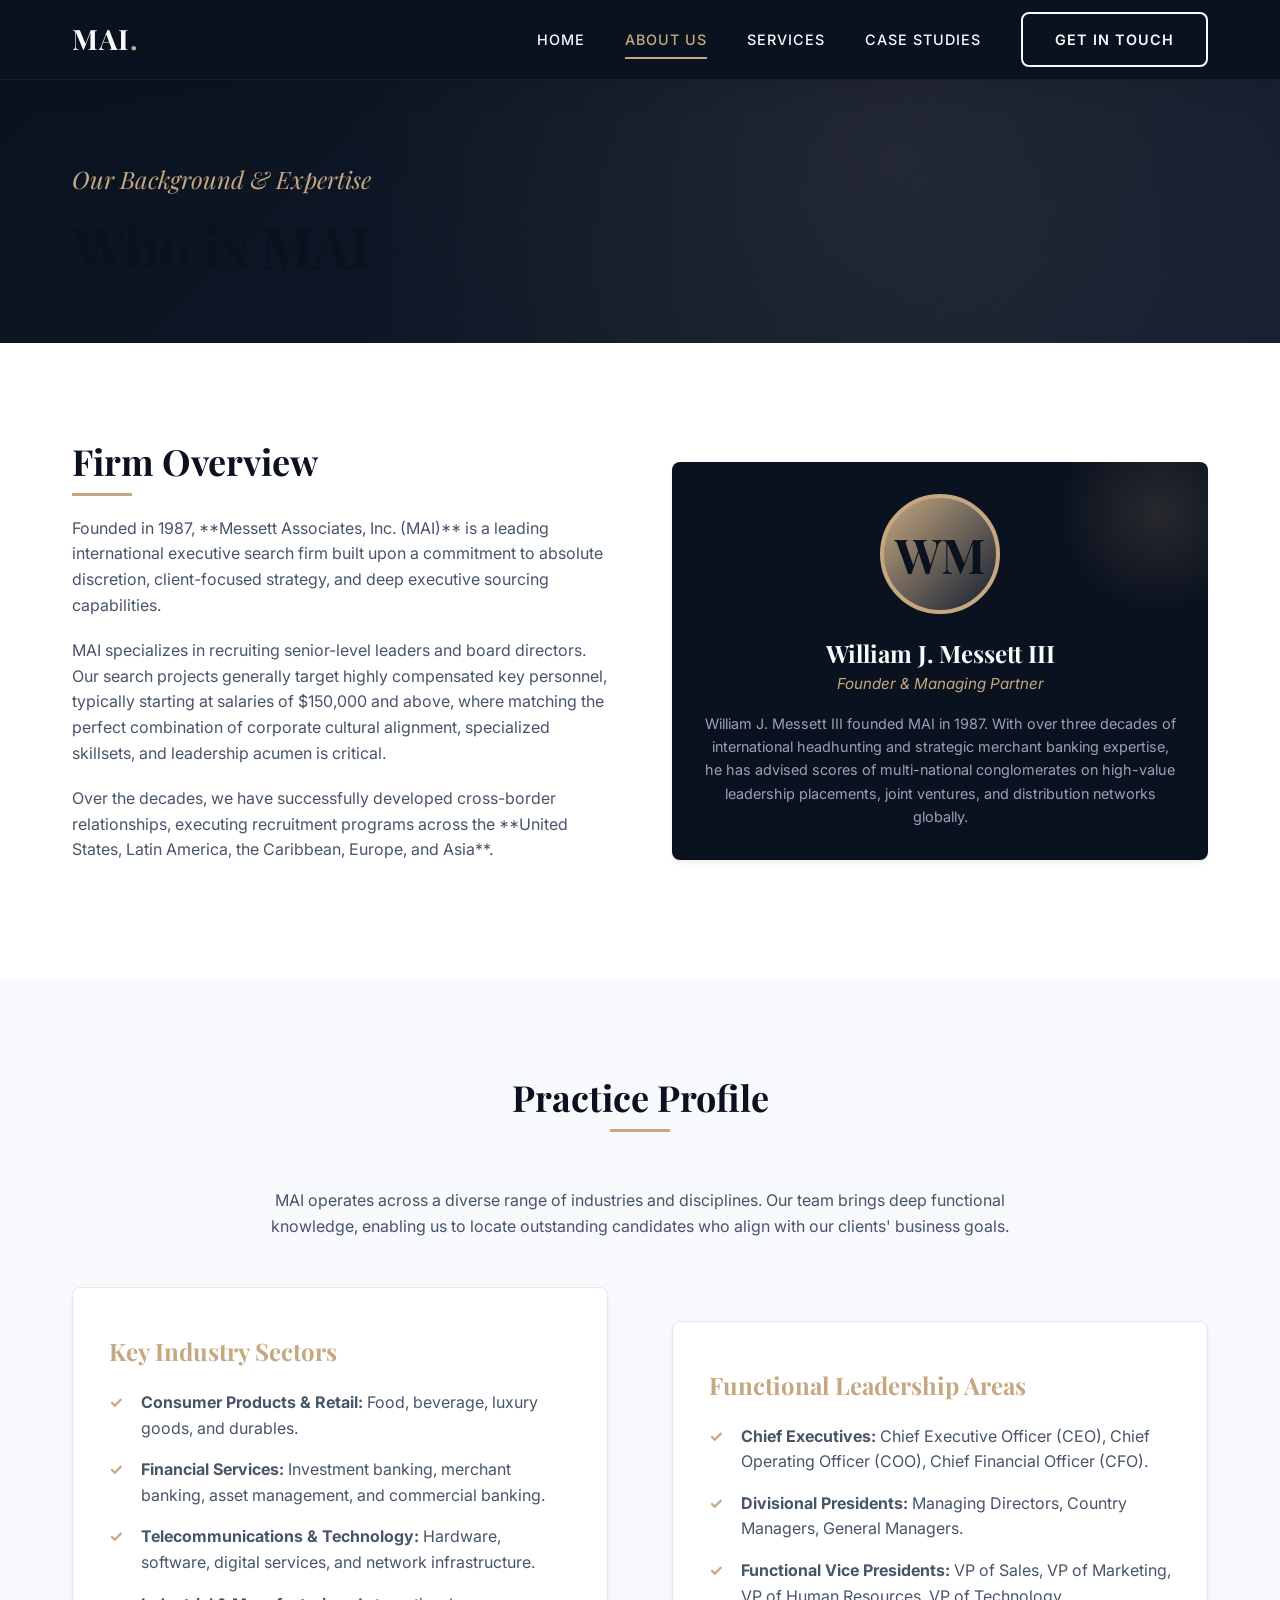
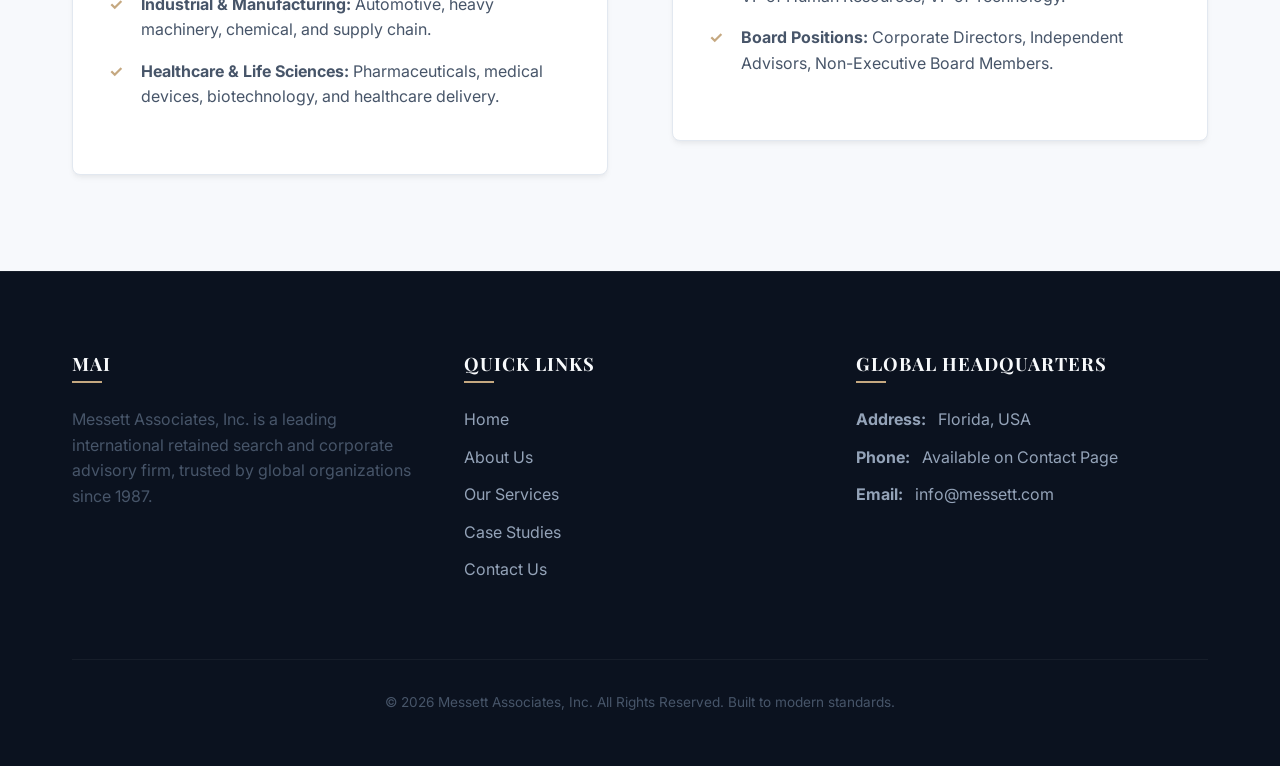
==== about.html @ 99da0398 "website files" ====
<!DOCTYPE html>
<html lang="en">
<head>
  <meta charset="UTF-8">
  <meta name="viewport" content="width=device-width, initial-scale=1.0">
  <title>Who is MAI | About Messett Associates, Inc.</title>
  <meta name="description" content="Learn about Messett Associates, Inc. (MAI), our history since 1987, founder William J. Messett III, and our international recruitment practice profile.">
  <link rel="stylesheet" href="style.css">
</head>
<body>

  <!-- Header -->
  <header class="header">
    <div class="container">
      <a href="index.html" class="logo" id="headerLogo">MAI<span>.</span></a>
      <button class="nav-toggle" id="navToggle" aria-label="Toggle menu" aria-expanded="false">
        &#9776;
      </button>
      <nav class="nav" id="navMenu">
        <a href="index.html" class="nav-link" id="navHome">Home</a>
        <a href="about.html" class="nav-link" id="navAbout">About Us</a>
        <a href="services.html" class="nav-link" id="navServices">Services</a>
        <a href="cases.html" class="nav-link" id="navCases">Case Studies</a>
        <a href="contact.html" class="btn btn-outline-white" id="navContact">Get In Touch</a>
      </nav>
    </div>
  </header>

  <!-- Title Banner -->
  <section class="hero" style="padding: 5rem 0 4rem;">
    <div class="container">
      <p class="hero-subtitle">Our Background & Expertise</p>
      <h1 class="hero-title" style="margin-bottom: 0;">Who is MAI</h1>
    </div>
  </section>

  <!-- Company Background -->
  <section class="section section-white">
    <div class="container">
      <div class="grid-2">
        <div>
          <h2 id="aboutFirmHeading">Firm Overview</h2>
          <p>Founded in 1987, **Messett Associates, Inc. (MAI)** is a leading international executive search firm built upon a commitment to absolute discretion, client-focused strategy, and deep executive sourcing capabilities.</p>
          <p>MAI specializes in recruiting senior-level leaders and board directors. Our search projects generally target highly compensated key personnel, typically starting at salaries of $150,000 and above, where matching the perfect combination of corporate cultural alignment, specialized skillsets, and leadership acumen is critical.</p>
          <p>Over the decades, we have successfully developed cross-border relationships, executing recruitment programs across the **United States, Latin America, the Caribbean, Europe, and Asia**.</p>
        </div>
        
        <!-- Founder Profile Bio Block -->
        <div class="bio-image">
          <div class="bio-avatar">WM</div>
          <h3 class="bio-name">William J. Messett III</h3>
          <p class="bio-title">Founder & Managing Partner</p>
          <p style="text-align: center; font-size: 0.9rem; color: #94A3B8; margin-bottom: 0;">
            William J. Messett III founded MAI in 1987. With over three decades of international headhunting and strategic merchant banking expertise, he has advised scores of multi-national conglomerates on high-value leadership placements, joint ventures, and distribution networks globally.
          </p>
        </div>
      </div>
    </div>
  </section>

  <!-- Practice Profile Section -->
  <section class="section">
    <div class="container">
      <h2 class="center" style="text-align: center; margin-bottom: 3.5rem;" id="practiceProfileHeading">Practice Profile</h2>
      <p style="text-align: center; max-width: 800px; margin: 0 auto 3rem;" class="lead">
        MAI operates across a diverse range of industries and disciplines. Our team brings deep functional knowledge, enabling us to locate outstanding candidates who align with our clients' business goals.
      </p>
      
      <div class="grid-2">
        <!-- Industry Specializations -->
        <div class="card">
          <h3 style="color: var(--color-accent); margin-bottom: 1.5rem;">Key Industry Sectors</h3>
          <ul class="check-list">
            <li><strong>Consumer Products & Retail:</strong> Food, beverage, luxury goods, and durables.</li>
            <li><strong>Financial Services:</strong> Investment banking, merchant banking, asset management, and commercial banking.</li>
            <li><strong>Telecommunications & Technology:</strong> Hardware, software, digital services, and network infrastructure.</li>
            <li><strong>Industrial & Manufacturing:</strong> Automotive, heavy machinery, chemical, and supply chain.</li>
            <li><strong>Healthcare & Life Sciences:</strong> Pharmaceuticals, medical devices, biotechnology, and healthcare delivery.</li>
          </ul>
        </div>

        <!-- Functional Roles Filled -->
        <div class="card">
          <h3 style="color: var(--color-accent); margin-bottom: 1.5rem;">Functional Leadership Areas</h3>
          <ul class="check-list">
            <li><strong>Chief Executives:</strong> Chief Executive Officer (CEO), Chief Operating Officer (COO), Chief Financial Officer (CFO).</li>
            <li><strong>Divisional Presidents:</strong> Managing Directors, Country Managers, General Managers.</li>
            <li><strong>Functional Vice Presidents:</strong> VP of Sales, VP of Marketing, VP of Human Resources, VP of Technology.</li>
            <li><strong>Board Positions:</strong> Corporate Directors, Independent Advisors, Non-Executive Board Members.</li>
          </ul>
        </div>
      </div>
    </div>
  </section>

  <!-- Footer -->
  <footer class="footer">
    <div class="container">
      <div class="grid-3">
        <div>
          <h4 id="footerBrand">MAI</h4>
          <p style="margin-top: 1rem;">Messett Associates, Inc. is a leading international retained search and corporate advisory firm, trusted by global organizations since 1987.</p>
        </div>
        <div>
          <h4>Quick Links</h4>
          <ul class="footer-links">
            <li><a href="index.html" id="footerLinkHome">Home</a></li>
            <li><a href="about.html" id="footerLinkAbout">About Us</a></li>
            <li><a href="services.html" id="footerLinkServices">Our Services</a></li>
            <li><a href="cases.html" id="footerLinkCases">Case Studies</a></li>
            <li><a href="contact.html" id="footerLinkContact">Contact Us</a></li>
          </ul>
        </div>
        <div class="footer-info">
          <h4>Global Headquarters</h4>
          <p><strong>Address:</strong> Florida, USA</p>
          <p><strong>Phone:</strong> Available on Contact Page</p>
          <p><strong>Email:</strong> info@messett.com</p>
        </div>
      </div>
      <div class="footer-bottom">
        <p>&copy; 2026 Messett Associates, Inc. All Rights Reserved. Built to modern standards.</p>
      </div>
    </div>
  </footer>

  <script src="script.js"></script>
</body>
</html>
---- style.css ----
@import url('https://fonts.googleapis.com/css2?family=Inter:wght@300;400;500;600;700&family=Playfair+Display:ital,wght@0,400;0,600;0,700;1,400&display=swap');

:root {
  /* Color Palette */
  --color-primary: #0B121F;      /* Deep Navy Black */
  --color-secondary: #131E31;    /* Slate Dark Blue */
  --color-accent: #C5A880;       /* Refined Bronze/Gold */
  --color-accent-light: #E8DCC4; /* Light gold tint */
  --color-accent-hover: #DAB68B;
  
  --color-bg-light: #F7F9FC;     /* Light Gray/Blue for body panels */
  --color-bg-white: #FFFFFF;     /* Pure white for cards */
  --color-border: #E2E8F0;       /* Border dividers */
  
  --color-text-primary: #0F172A; /* Slate 900 for dark text */
  --color-text-muted: #475569;   /* Slate 600 for subtext */
  --color-text-light: #F8FAFC;   /* Slate 50 for light text */
  
  /* Typography */
  --font-serif: 'Playfair Display', Georgia, serif;
  --font-sans: 'Inter', system-ui, -apple-system, sans-serif;
  
  /* Layout Options */
  --max-width: 1200px;
  --header-height: 80px;
  --border-radius: 8px;
  --transition: all 0.3s cubic-bezier(0.4, 0, 0.2, 1);
  --shadow: 0 4px 6px -1px rgba(0, 0, 0, 0.05), 0 2px 4px -1px rgba(0, 0, 0, 0.03);
  --shadow-hover: 0 20px 25px -5px rgba(0, 0, 0, 0.1), 0 10px 10px -5px rgba(0, 0, 0, 0.04);
}

/* Reset */
*, *::before, *::after {
  box-sizing: border-box;
  margin: 0;
  padding: 0;
}

html {
  scroll-behavior: smooth;
  -webkit-text-size-adjust: 100%;
}

body {
  font-family: var(--font-sans);
  color: var(--color-text-primary);
  background-color: var(--color-bg-light);
  line-height: 1.6;
  font-weight: 400;
  overflow-x: hidden;
}

/* Typography */
h1, h2, h3, h4, h5, h6 {
  font-family: var(--font-serif);
  font-weight: 700;
  line-height: 1.25;
  color: var(--color-primary);
}

h1 {
  font-size: 2.75rem;
  margin-bottom: 1.5rem;
}

h2 {
  font-size: 2.25rem;
  margin-bottom: 1.25rem;
  position: relative;
  padding-bottom: 0.75rem;
}

h2::after {
  content: '';
  position: absolute;
  left: 0;
  bottom: 0;
  width: 60px;
  height: 3px;
  background-color: var(--color-accent);
}

h2.center::after {
  left: 50%;
  transform: translateX(-50%);
}

h3 {
  font-size: 1.5rem;
  margin-bottom: 1rem;
}

p {
  margin-bottom: 1.25rem;
  color: var(--color-text-muted);
}

a {
  color: inherit;
  text-decoration: none;
  transition: var(--transition);
}

/* Layout Utilities */
.container {
  width: 100%;
  max-width: var(--max-width);
  margin: 0 auto;
  padding: 0 2rem;
}

.section {
  padding: 6rem 0;
}

.section-dark {
  background-color: var(--color-primary);
  color: var(--color-text-light);
}

.section-dark h1,
.section-dark h2,
.section-dark h3 {
  color: var(--color-text-light);
}

.section-dark p {
  color: #94A3B8;
}

.section-white {
  background-color: var(--color-bg-white);
}

.grid-2 {
  display: grid;
  grid-template-columns: repeat(2, 1fr);
  gap: 4rem;
  align-items: center;
}

.grid-3 {
  display: grid;
  grid-template-columns: repeat(3, 1fr);
  gap: 2.5rem;
}

@media (max-width: 968px) {
  .grid-2, .grid-3 {
    grid-template-columns: 1fr;
    gap: 3rem;
  }
  
  .section {
    padding: 4rem 0;
  }
  
  h1 {
    font-size: 2.25rem;
  }
  
  h2 {
    font-size: 1.75rem;
  }
}

/* Header & Navigation */
.header {
  height: var(--header-height);
  background-color: var(--color-primary);
  color: var(--color-text-light);
  position: sticky;
  top: 0;
  z-index: 1000;
  border-bottom: 1px solid rgba(255, 255, 255, 0.05);
  box-shadow: 0 4px 30px rgba(0, 0, 0, 0.1);
}

.header .container {
  height: 100%;
  display: flex;
  justify-content: space-between;
  align-items: center;
}

.logo {
  font-family: var(--font-serif);
  font-size: 1.75rem;
  font-weight: 700;
  letter-spacing: 1px;
}

.logo span {
  color: var(--color-accent);
}

.nav {
  display: flex;
  align-items: center;
  gap: 2.5rem;
}

.nav-link {
  font-size: 0.9rem;
  font-weight: 500;
  text-transform: uppercase;
  letter-spacing: 1px;
  position: relative;
  padding: 0.5rem 0;
}

.nav-link::after {
  content: '';
  position: absolute;
  left: 0;
  bottom: 0;
  width: 0;
  height: 2px;
  background-color: var(--color-accent);
  transition: var(--transition);
}

.nav-link:hover::after,
.nav-link.active::after {
  width: 100%;
}

.nav-link:hover,
.nav-link.active {
  color: var(--color-accent);
}

.nav-toggle {
  display: none;
  background: none;
  border: none;
  color: var(--color-text-light);
  font-size: 1.5rem;
  cursor: pointer;
}

@media (max-width: 768px) {
  .nav {
    position: fixed;
    top: var(--header-height);
    left: -100%;
    width: 100%;
    height: calc(100vh - var(--header-height));
    background-color: var(--color-secondary);
    flex-direction: column;
    padding: 3rem 0;
    transition: var(--transition);
    border-top: 1px solid rgba(255, 255, 255, 0.05);
  }
  
  .nav.open {
    left: 0;
  }
  
  .nav-toggle {
    display: block;
  }
}

/* Button Utilities */
.btn {
  display: inline-flex;
  align-items: center;
  justify-content: center;
  padding: 0.85rem 2rem;
  font-size: 0.9rem;
  font-weight: 600;
  letter-spacing: 1px;
  text-transform: uppercase;
  border-radius: var(--border-radius);
  border: 2px solid transparent;
  cursor: pointer;
  transition: var(--transition);
}

.btn-primary {
  background-color: var(--color-accent);
  color: var(--color-primary);
}

.btn-primary:hover {
  background-color: var(--color-accent-hover);
  transform: translateY(-2px);
  box-shadow: 0 4px 15px rgba(197, 168, 128, 0.4);
}

.btn-outline {
  border-color: var(--color-accent);
  color: var(--color-accent);
  background: transparent;
}

.btn-outline:hover {
  background-color: var(--color-accent);
  color: var(--color-primary);
  transform: translateY(-2px);
  box-shadow: 0 4px 15px rgba(197, 168, 128, 0.2);
}

.btn-outline-white {
  border-color: var(--color-text-light);
  color: var(--color-text-light);
  background: transparent;
}

.btn-outline-white:hover {
  background-color: var(--color-text-light);
  color: var(--color-primary);
  transform: translateY(-2px);
}

/* Hero Section */
.hero {
  padding: 8rem 0;
  background: linear-gradient(135deg, var(--color-primary) 0%, var(--color-secondary) 100%);
  color: var(--color-text-light);
  position: relative;
  overflow: hidden;
}

.hero::before {
  content: '';
  position: absolute;
  top: 0;
  left: 0;
  width: 100%;
  height: 100%;
  background: radial-gradient(circle at 70% 30%, rgba(197, 168, 128, 0.1) 0%, transparent 60%);
  pointer-events: none;
}

.hero-subtitle {
  font-family: var(--font-serif);
  font-size: 1.5rem;
  color: var(--color-accent);
  margin-bottom: 1rem;
  font-style: italic;
}

.hero-title {
  font-size: 3.5rem;
  line-height: 1.15;
  margin-bottom: 2rem;
}

.hero-desc {
  font-size: 1.15rem;
  max-width: 600px;
  color: #94A3B8;
  margin-bottom: 2.5rem;
}

.hero-actions {
  display: flex;
  gap: 1.5rem;
}

@media (max-width: 768px) {
  .hero-title {
    font-size: 2.5rem;
  }
  
  .hero-subtitle {
    font-size: 1.25rem;
  }
  
  .hero-actions {
    flex-direction: column;
    gap: 1rem;
  }
}

/* Cards & Content Blocks */
.card {
  background-color: var(--color-bg-white);
  border: 1px solid var(--color-border);
  border-radius: var(--border-radius);
  padding: 3rem 2.25rem;
  transition: var(--transition);
  box-shadow: var(--shadow);
}

.card:hover {
  transform: translateY(-5px);
  box-shadow: var(--shadow-hover);
  border-color: var(--color-accent);
}

.card-icon {
  width: 50px;
  height: 50px;
  border-radius: 50%;
  background-color: rgba(197, 168, 128, 0.1);
  display: flex;
  align-items: center;
  justify-content: center;
  color: var(--color-accent);
  font-size: 1.5rem;
  margin-bottom: 1.75rem;
}

.card-title {
  font-size: 1.35rem;
  margin-bottom: 1rem;
}

.card-link {
  display: inline-flex;
  align-items: center;
  gap: 0.5rem;
  color: var(--color-accent);
  font-weight: 600;
  margin-top: 1rem;
  font-size: 0.9rem;
}

.card-link:hover {
  color: var(--color-primary);
}

/* Features List / Assignment List */
.check-list {
  list-style: none;
}

.check-list li {
  position: relative;
  padding-left: 2rem;
  margin-bottom: 1rem;
  color: var(--color-text-muted);
}

.check-list li::before {
  content: '✓';
  position: absolute;
  left: 0;
  top: 0;
  color: var(--color-accent);
  font-weight: bold;
}

/* Timeline Process (6 steps) */
.timeline {
  position: relative;
  max-width: 800px;
  margin: 4rem auto 0;
}

.timeline::before {
  content: '';
  position: absolute;
  top: 0;
  bottom: 0;
  left: 31px;
  width: 2px;
  background-color: var(--color-border);
}

.timeline-item {
  position: relative;
  padding-left: 5rem;
  margin-bottom: 3.5rem;
}

.timeline-item:last-child {
  margin-bottom: 0;
}

.timeline-number {
  position: absolute;
  left: 0;
  top: 0;
  width: 64px;
  height: 64px;
  background-color: var(--color-secondary);
  border: 2px solid var(--color-accent);
  color: var(--color-accent);
  border-radius: 50%;
  display: flex;
  align-items: center;
  justify-content: center;
  font-family: var(--font-serif);
  font-size: 1.5rem;
  font-weight: 700;
  box-shadow: var(--shadow);
  z-index: 2;
  transition: var(--transition);
}

.timeline-item:hover .timeline-number {
  background-color: var(--color-accent);
  color: var(--color-primary);
}

.timeline-title {
  margin-bottom: 0.5rem;
  font-size: 1.25rem;
}

/* Forms */
.form-group {
  margin-bottom: 1.5rem;
}

.form-label {
  display: block;
  font-size: 0.85rem;
  font-weight: 600;
  text-transform: uppercase;
  letter-spacing: 0.5px;
  color: var(--color-primary);
  margin-bottom: 0.5rem;
}

.form-input, .form-textarea, .form-select {
  width: 100%;
  padding: 1rem;
  border: 1px solid var(--color-border);
  border-radius: var(--border-radius);
  font-family: var(--font-sans);
  font-size: 0.95rem;
  color: var(--color-text-primary);
  background-color: var(--color-bg-light);
  transition: var(--transition);
}

.form-input:focus, .form-textarea:focus, .form-select:focus {
  outline: none;
  border-color: var(--color-accent);
  background-color: var(--color-bg-white);
  box-shadow: 0 0 0 3px rgba(197, 168, 128, 0.15);
}

.form-textarea {
  min-height: 150px;
  resize: vertical;
}

/* Biography Profile Section */
.bio-image {
  background: var(--color-primary);
  border-radius: var(--border-radius);
  padding: 2rem;
  display: flex;
  flex-direction: column;
  align-items: center;
  justify-content: center;
  color: var(--color-text-light);
  box-shadow: var(--shadow);
  position: relative;
  overflow: hidden;
}

.bio-image::before {
  content: '';
  position: absolute;
  width: 200px;
  height: 200px;
  background: radial-gradient(circle, rgba(197, 168, 128, 0.15) 0%, transparent 70%);
  top: -50px;
  right: -50px;
}

.bio-avatar {
  width: 120px;
  height: 120px;
  border-radius: 50%;
  background: linear-gradient(135deg, var(--color-accent) 0%, var(--color-secondary) 100%);
  display: flex;
  align-items: center;
  justify-content: center;
  font-family: var(--font-serif);
  font-size: 3rem;
  font-weight: bold;
  color: var(--color-primary);
  border: 4px solid var(--color-accent);
  margin-bottom: 1.5rem;
}

.bio-name {
  font-size: 1.5rem;
  color: var(--color-text-light);
  margin-bottom: 0.25rem;
}

.bio-title {
  color: var(--color-accent);
  font-style: italic;
  font-size: 0.95rem;
  margin-bottom: 1rem;
}

/* S. Florida Business Journal Article Styling */
.article-block {
  background-color: var(--color-bg-white);
  border-left: 4px solid var(--color-accent);
  padding: 3rem;
  border-radius: 0 var(--border-radius) var(--border-radius) 0;
  box-shadow: var(--shadow);
}

.article-header {
  border-bottom: 1px solid var(--color-border);
  padding-bottom: 1.5rem;
  margin-bottom: 2rem;
}

.article-meta {
  font-size: 0.85rem;
  text-transform: uppercase;
  letter-spacing: 1px;
  color: var(--color-accent);
  font-weight: 600;
  margin-bottom: 0.5rem;
}

.article-headline {
  font-size: 2rem;
  color: var(--color-primary);
}

.article-body {
  font-size: 1.05rem;
  line-height: 1.8;
  color: var(--color-text-muted);
}

.article-body p {
  margin-bottom: 1.5rem;
}

/* Callout Box */
.callout {
  background-color: var(--color-secondary);
  color: var(--color-text-light);
  padding: 2.5rem;
  border-radius: var(--border-radius);
  margin-top: 3rem;
}

.callout h4 {
  color: var(--color-accent);
  margin-bottom: 0.75rem;
  font-family: var(--font-serif);
  font-size: 1.25rem;
}

.callout p {
  color: #94A3B8;
  margin-bottom: 0;
}

/* Footer */
.footer {
  background-color: var(--color-primary);
  color: #94A3B8;
  padding: 5rem 0 2rem;
  border-top: 1px solid rgba(255, 255, 255, 0.05);
}

.footer h4 {
  color: var(--color-text-light);
  font-size: 1.15rem;
  margin-bottom: 1.5rem;
  text-transform: uppercase;
  letter-spacing: 1px;
  position: relative;
  padding-bottom: 0.5rem;
}

.footer h4::after {
  content: '';
  position: absolute;
  left: 0;
  bottom: 0;
  width: 30px;
  height: 2px;
  background-color: var(--color-accent);
}

.footer-links {
  list-style: none;
}

.footer-links li {
  margin-bottom: 0.75rem;
}

.footer-links a {
  transition: var(--transition);
}

.footer-links a:hover {
  color: var(--color-accent);
  padding-left: 5px;
}

.footer-info p {
  color: #94A3B8;
  margin-bottom: 0.75rem;
  display: flex;
  align-items: center;
  gap: 0.75rem;
}

.footer-bottom {
  margin-top: 4rem;
  padding-top: 2rem;
  border-top: 1px solid rgba(255, 255, 255, 0.05);
  text-align: center;
  font-size: 0.85rem;
}

.footer-bottom a {
  color: var(--color-accent);
}

.footer-bottom a:hover {
  text-decoration: underline;
}

/* Success / Error Messages */
.message {
  padding: 1rem;
  border-radius: var(--border-radius);
  margin-bottom: 1.5rem;
  font-weight: 500;
  display: none;
}

.message-success {
  background-color: #DEF7EC;
  color: #03543F;
  border: 1px solid #BCF0DA;
}

.message-error {
  background-color: #FDE8E8;
  color: #9B1C1C;
  border: 1px solid #FBD5D5;
}
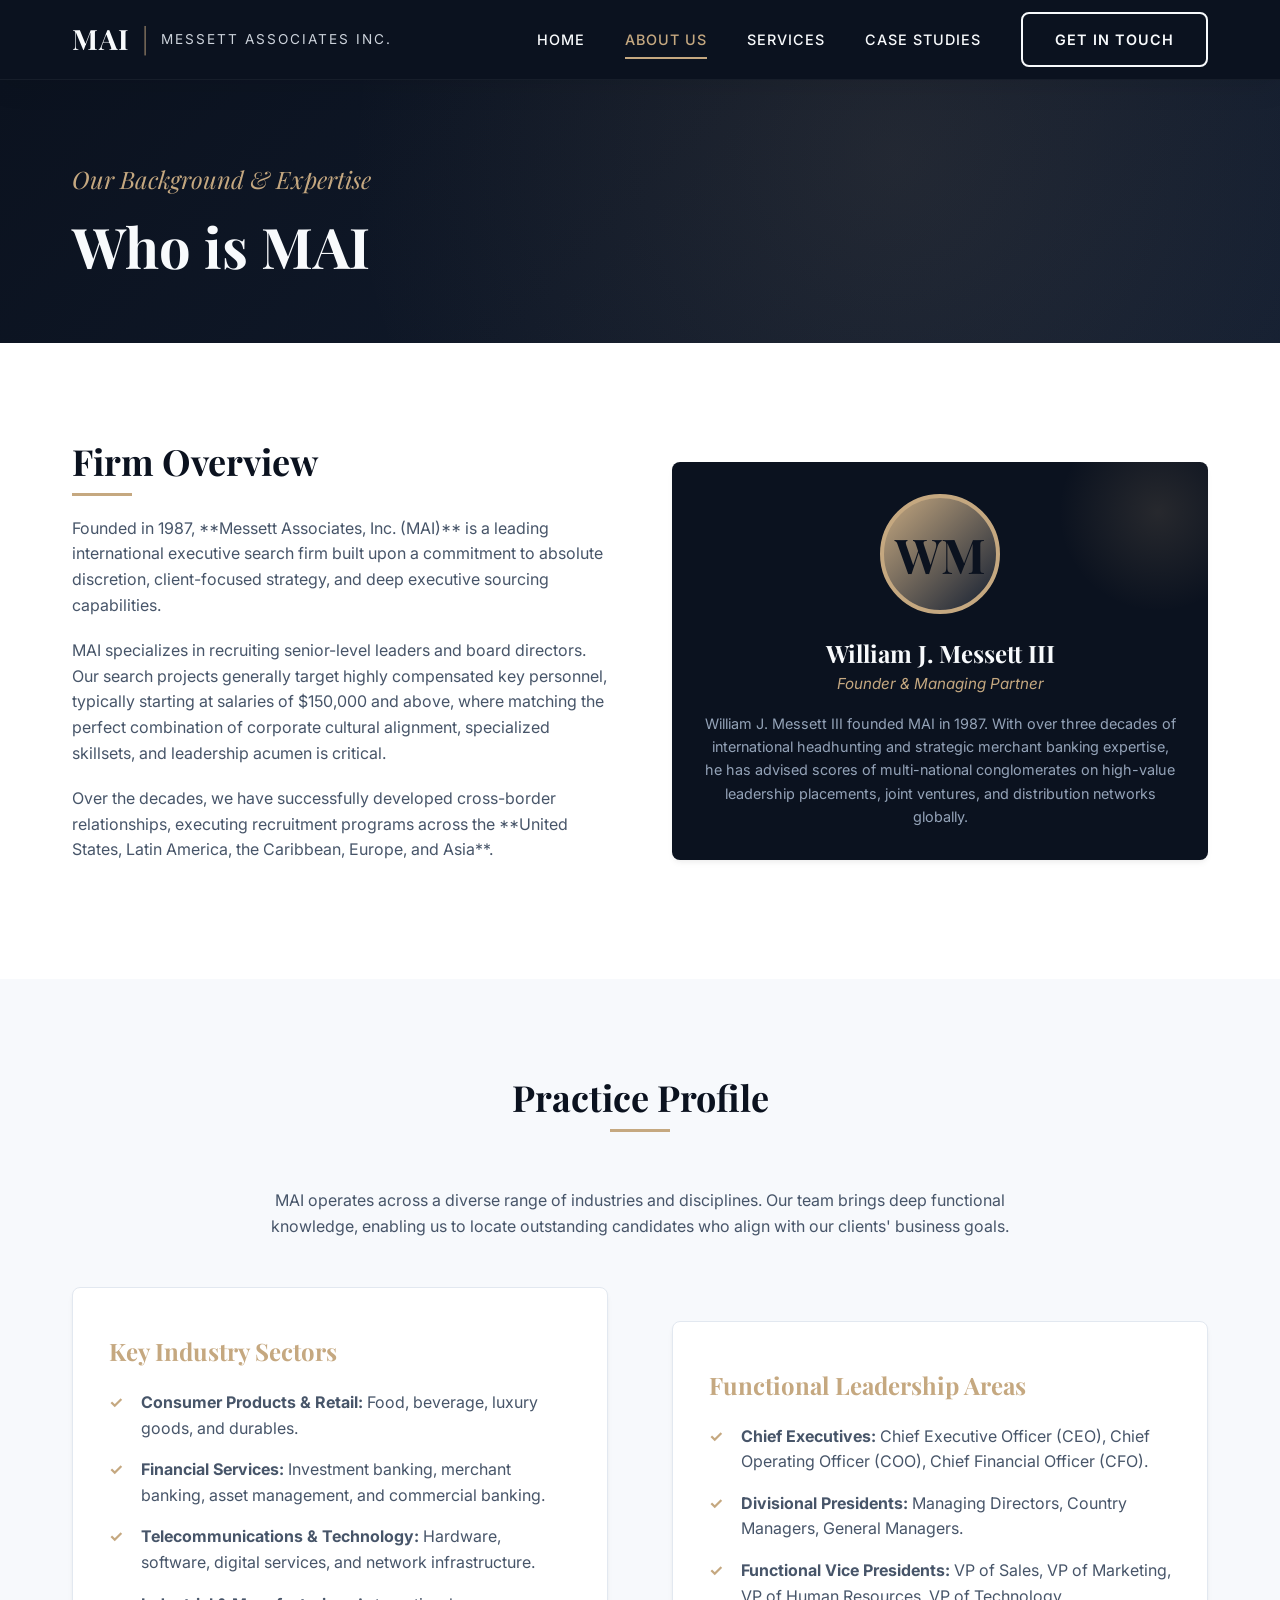
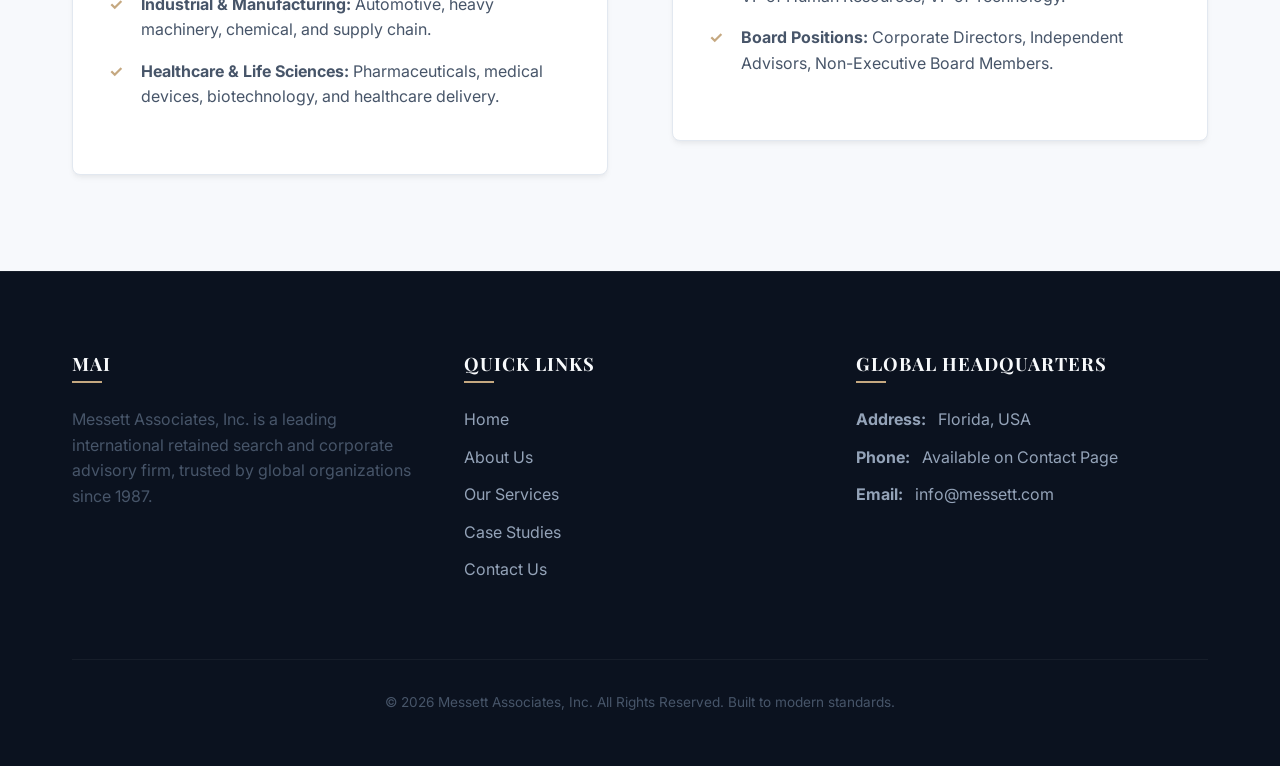
==== commit 1b2a8e09: "logo update" ====
--- a/about.html
+++ b/about.html
@@ -12,7 +12,7 @@
   <!-- Header -->
   <header class="header">
     <div class="container">
-      <a href="index.html" class="logo" id="headerLogo">MAI<span>.</span></a>
+      <a href="index.html" class="logo" id="headerLogo">MAI <span class="logo-divider">|</span> <span class="logo-text">Messett Associates Inc.</span></a>
       <button class="nav-toggle" id="navToggle" aria-label="Toggle menu" aria-expanded="false">
         &#9776;
       </button>
--- a/style.css
+++ b/style.css
@@ -188,10 +188,33 @@
   font-size: 1.75rem;
   font-weight: 700;
   letter-spacing: 1px;
-}
-
-.logo span {
-  color: var(--color-accent);
+  display: inline-flex;
+  align-items: center;
+  gap: 0.75rem;
+}
+
+.logo .logo-divider {
+  color: var(--color-accent);
+  font-weight: 300;
+  opacity: 0.8;
+}
+
+.logo .logo-text {
+  font-family: var(--font-sans);
+  font-size: 0.85rem;
+  font-weight: 400;
+  letter-spacing: 2px;
+  text-transform: uppercase;
+  color: #E2E8F0;
+  opacity: 0.9;
+  white-space: nowrap;
+}
+
+@media (max-width: 576px) {
+  .logo .logo-divider,
+  .logo .logo-text {
+    display: none;
+  }
 }
 
 .nav {
@@ -346,6 +369,7 @@
   font-size: 3.5rem;
   line-height: 1.15;
   margin-bottom: 2rem;
+  color: var(--color-text-light);
 }
 
 .hero-desc {
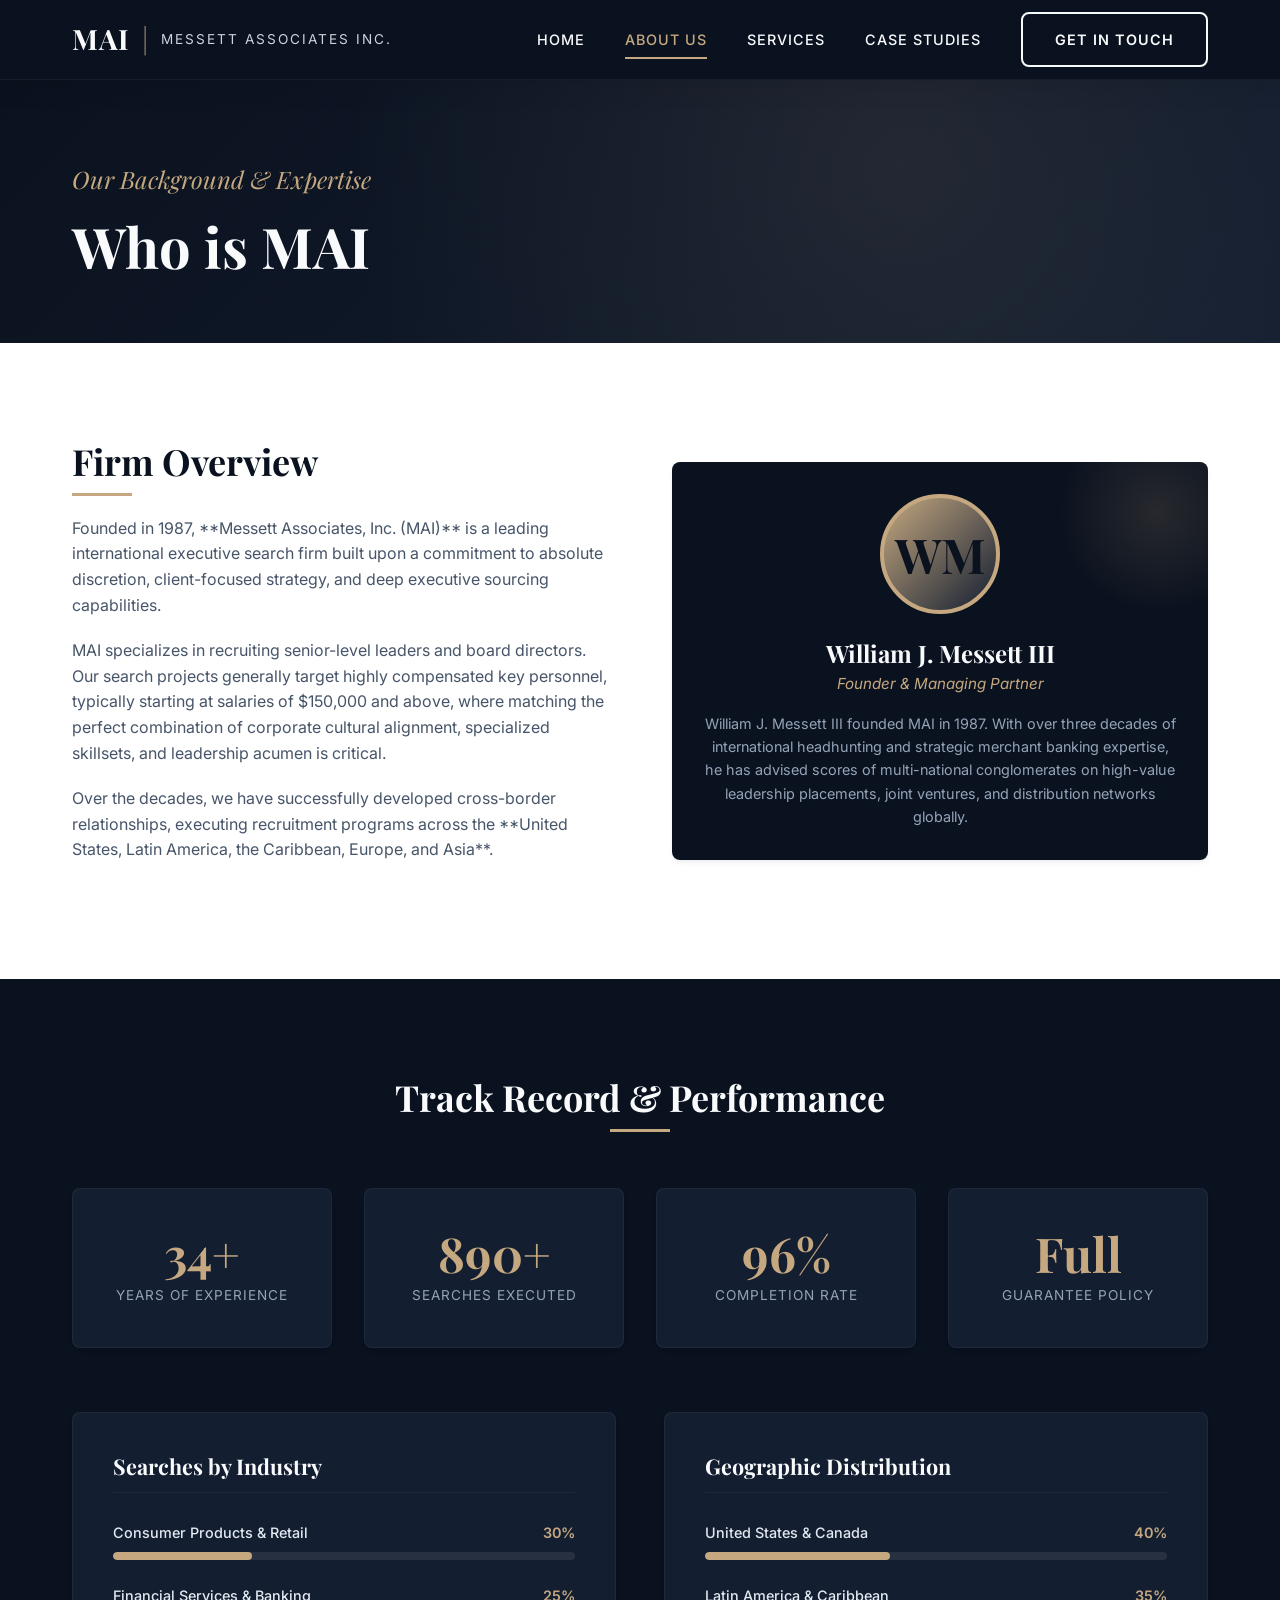
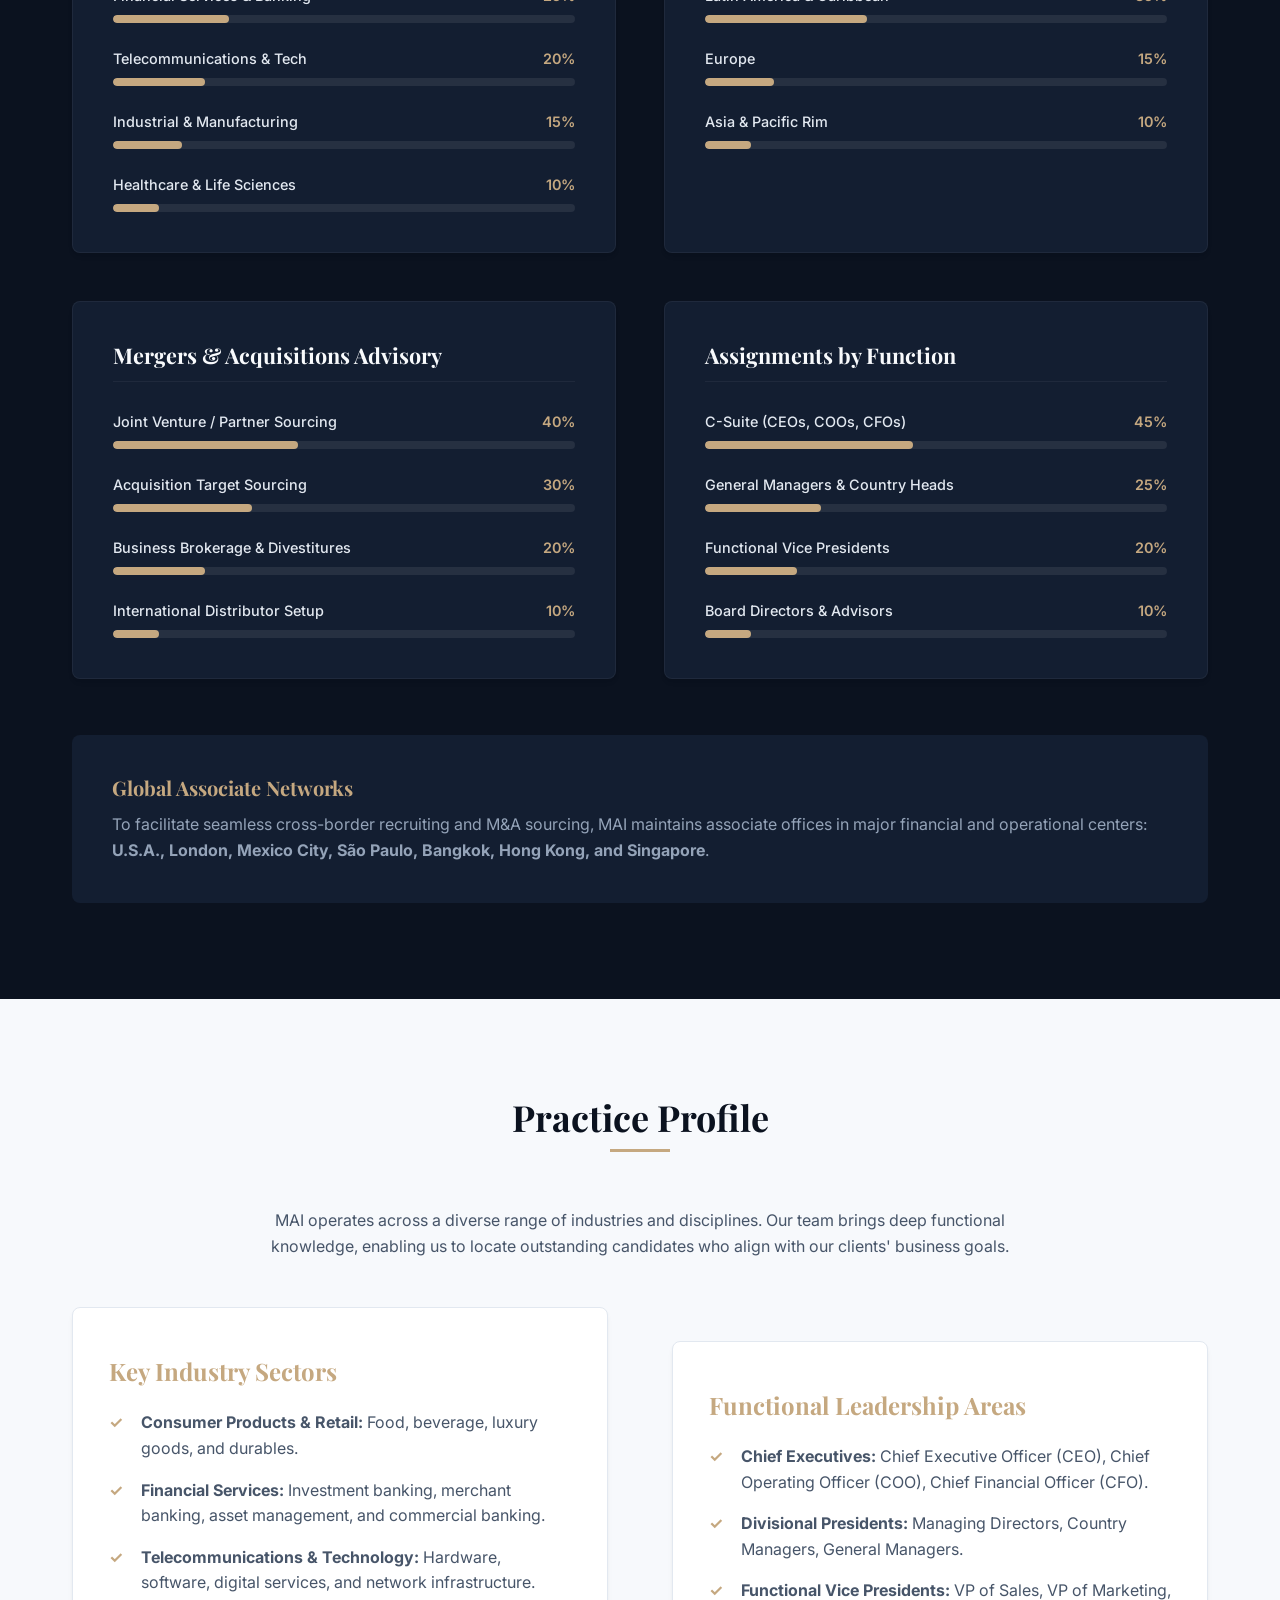
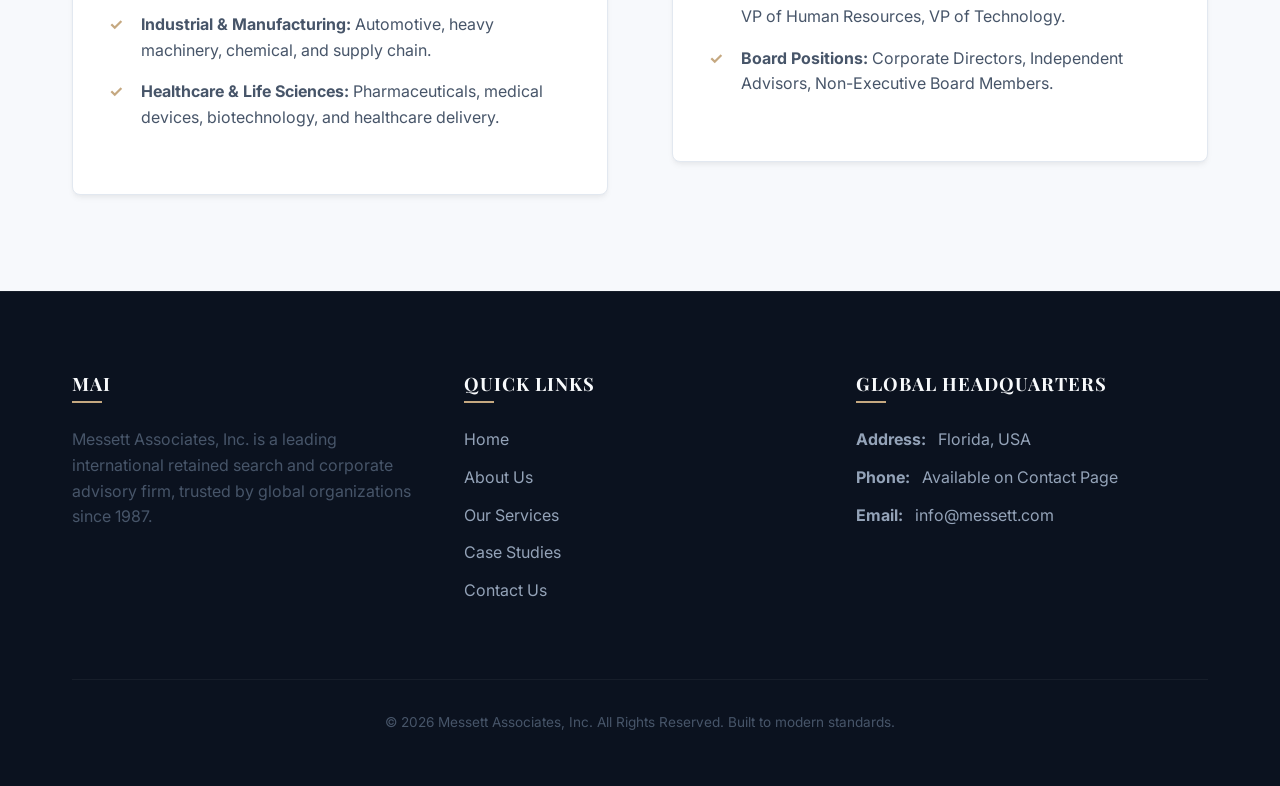
==== commit 307cfdab: "Add files via upload" ====
--- a/about.html
+++ b/about.html
@@ -54,6 +54,147 @@
             William J. Messett III founded MAI in 1987. With over three decades of international headhunting and strategic merchant banking expertise, he has advised scores of multi-national conglomerates on high-value leadership placements, joint ventures, and distribution networks globally.
           </p>
         </div>
+      </div>
+    </div>
+  </section>
+
+  <!-- Track Record & Performance Metrics -->
+  <section class="section section-dark">
+    <div class="container">
+      <h2 class="center" style="text-align: center; margin-bottom: 3.5rem;" id="metricsHeading">Track Record &amp; Performance</h2>
+      
+      <!-- Stats Counters Grid -->
+      <div class="stats-grid">
+        <div class="stat-item stat-item-dark">
+          <div class="stat-number">34+</div>
+          <div class="stat-label">Years of Experience</div>
+        </div>
+        <div class="stat-item stat-item-dark">
+          <div class="stat-number">890+</div>
+          <div class="stat-label">Searches Executed</div>
+        </div>
+        <div class="stat-item stat-item-dark">
+          <div class="stat-number">96%</div>
+          <div class="stat-label">Completion Rate</div>
+        </div>
+        <div class="stat-item stat-item-dark">
+          <div class="stat-number">Full</div>
+          <div class="stat-label">Guarantee Policy</div>
+        </div>
+      </div>
+
+      <!-- Charts Grid -->
+      <div class="chart-grid">
+        <!-- Chart 1: Industry Distribution -->
+        <div class="chart-card chart-card-dark">
+          <h3 class="chart-title">Searches by Industry</h3>
+          
+          <div class="bar-row">
+            <div class="bar-label">Consumer Products &amp; Retail <span>30%</span></div>
+            <div class="bar-track"><div class="bar-fill" style="width: 30%;"></div></div>
+          </div>
+          
+          <div class="bar-row">
+            <div class="bar-label">Financial Services &amp; Banking <span>25%</span></div>
+            <div class="bar-track"><div class="bar-fill" style="width: 25%;"></div></div>
+          </div>
+          
+          <div class="bar-row">
+            <div class="bar-label">Telecommunications &amp; Tech <span>20%</span></div>
+            <div class="bar-track"><div class="bar-fill" style="width: 20%;"></div></div>
+          </div>
+
+          <div class="bar-row">
+            <div class="bar-label">Industrial &amp; Manufacturing <span>15%</span></div>
+            <div class="bar-track"><div class="bar-fill" style="width: 15%;"></div></div>
+          </div>
+
+          <div class="bar-row">
+            <div class="bar-label">Healthcare &amp; Life Sciences <span>10%</span></div>
+            <div class="bar-track"><div class="bar-fill" style="width: 10%;"></div></div>
+          </div>
+        </div>
+
+        <!-- Chart 2: Geographic Distribution -->
+        <div class="chart-card chart-card-dark">
+          <h3 class="chart-title">Geographic Distribution</h3>
+          
+          <div class="bar-row">
+            <div class="bar-label">United States &amp; Canada <span>40%</span></div>
+            <div class="bar-track"><div class="bar-fill" style="width: 40%;"></div></div>
+          </div>
+          
+          <div class="bar-row">
+            <div class="bar-label">Latin America &amp; Caribbean <span>35%</span></div>
+            <div class="bar-track"><div class="bar-fill" style="width: 35%;"></div></div>
+          </div>
+          
+          <div class="bar-row">
+            <div class="bar-label">Europe <span>15%</span></div>
+            <div class="bar-track"><div class="bar-fill" style="width: 15%;"></div></div>
+          </div>
+
+          <div class="bar-row">
+            <div class="bar-label">Asia &amp; Pacific Rim <span>10%</span></div>
+            <div class="bar-track"><div class="bar-fill" style="width: 10%;"></div></div>
+          </div>
+        </div>
+
+        <!-- Chart 3: Mergers & Acquisitions -->
+        <div class="chart-card chart-card-dark">
+          <h3 class="chart-title">Mergers &amp; Acquisitions Advisory</h3>
+          
+          <div class="bar-row">
+            <div class="bar-label">Joint Venture / Partner Sourcing <span>40%</span></div>
+            <div class="bar-track"><div class="bar-fill" style="width: 40%;"></div></div>
+          </div>
+          
+          <div class="bar-row">
+            <div class="bar-label">Acquisition Target Sourcing <span>30%</span></div>
+            <div class="bar-track"><div class="bar-fill" style="width: 30%;"></div></div>
+          </div>
+          
+          <div class="bar-row">
+            <div class="bar-label">Business Brokerage &amp; Divestitures <span>20%</span></div>
+            <div class="bar-track"><div class="bar-fill" style="width: 20%;"></div></div>
+          </div>
+
+          <div class="bar-row">
+            <div class="bar-label">International Distributor Setup <span>10%</span></div>
+            <div class="bar-track"><div class="bar-fill" style="width: 10%;"></div></div>
+          </div>
+        </div>
+
+        <!-- Chart 4: Assignments by Function -->
+        <div class="chart-card chart-card-dark">
+          <h3 class="chart-title">Assignments by Function</h3>
+          
+          <div class="bar-row">
+            <div class="bar-label">C-Suite (CEOs, COOs, CFOs) <span>45%</span></div>
+            <div class="bar-track"><div class="bar-fill" style="width: 45%;"></div></div>
+          </div>
+          
+          <div class="bar-row">
+            <div class="bar-label">General Managers &amp; Country Heads <span>25%</span></div>
+            <div class="bar-track"><div class="bar-fill" style="width: 25%;"></div></div>
+          </div>
+          
+          <div class="bar-row">
+            <div class="bar-label">Functional Vice Presidents <span>20%</span></div>
+            <div class="bar-track"><div class="bar-fill" style="width: 20%;"></div></div>
+          </div>
+
+          <div class="bar-row">
+            <div class="bar-label">Board Directors &amp; Advisors <span>10%</span></div>
+            <div class="bar-track"><div class="bar-fill" style="width: 10%;"></div></div>
+          </div>
+        </div>
+      </div>
+      
+      <!-- Associate Offices Callout -->
+      <div class="callout" style="margin-top: 3.5rem; background-color: var(--color-secondary);">
+        <h4 style="color: var(--color-accent);">Global Associate Networks</h4>
+        <p style="color: #94A3B8; margin-bottom: 0;">To facilitate seamless cross-border recruiting and M&amp;A sourcing, MAI maintains associate offices in major financial and operational centers: <strong>U.S.A., London, Mexico City, São Paulo, Bangkok, Hong Kong, and Singapore</strong>.</p>
       </div>
     </div>
   </section>
--- a/style.css
+++ b/style.css
@@ -768,3 +768,150 @@
   color: #9B1C1C;
   border: 1px solid #FBD5D5;
 }
+
+/* Performance & Metrics Styles */
+.stats-grid {
+  display: grid;
+  grid-template-columns: repeat(4, 1fr);
+  gap: 2rem;
+  margin-bottom: 4rem;
+  text-align: center;
+}
+
+.stat-item {
+  background: var(--color-bg-white);
+  border: 1px solid var(--color-border);
+  padding: 2.5rem 1.5rem;
+  border-radius: var(--border-radius);
+  box-shadow: var(--shadow);
+  transition: var(--transition);
+}
+
+.stat-item:hover {
+  transform: translateY(-3px);
+  border-color: var(--color-accent);
+}
+
+.stat-item-dark {
+  background: var(--color-secondary);
+  border: 1px solid rgba(255, 255, 255, 0.05);
+}
+
+.stat-item-dark:hover {
+  border-color: var(--color-accent);
+}
+
+.stat-number {
+  font-family: var(--font-serif);
+  font-size: 3rem;
+  color: var(--color-accent);
+  font-weight: 700;
+  line-height: 1;
+  margin-bottom: 0.5rem;
+}
+
+.stat-label {
+  font-size: 0.85rem;
+  color: var(--color-text-muted);
+  text-transform: uppercase;
+  letter-spacing: 1px;
+}
+
+.stat-item-dark .stat-label {
+  color: #94A3B8;
+}
+
+.chart-grid {
+  display: grid;
+  grid-template-columns: repeat(2, 1fr);
+  gap: 3rem;
+}
+
+.chart-card {
+  background: var(--color-bg-white);
+  border: 1px solid var(--color-border);
+  padding: 2.5rem;
+  border-radius: var(--border-radius);
+  box-shadow: var(--shadow);
+}
+
+.chart-card-dark {
+  background: var(--color-secondary);
+  border: 1px solid rgba(255, 255, 255, 0.05);
+}
+
+.chart-title {
+  font-size: 1.35rem;
+  margin-bottom: 1.75rem;
+  color: var(--color-primary);
+  border-bottom: 1px solid var(--color-border);
+  padding-bottom: 0.75rem;
+}
+
+.chart-card-dark .chart-title {
+  color: var(--color-text-light);
+  border-bottom-color: rgba(255, 255, 255, 0.05);
+}
+
+.bar-row {
+  margin-bottom: 1.5rem;
+}
+
+.bar-row:last-child {
+  margin-bottom: 0;
+}
+
+.bar-label {
+  display: flex;
+  justify-content: space-between;
+  font-size: 0.9rem;
+  margin-bottom: 0.5rem;
+  color: var(--color-text-primary);
+  font-weight: 500;
+}
+
+.chart-card-dark .bar-label {
+  color: #E2E8F0;
+}
+
+.bar-label span {
+  color: var(--color-accent);
+  font-weight: 600;
+}
+
+.bar-track {
+  height: 8px;
+  background-color: var(--color-bg-light);
+  border-radius: 4px;
+  overflow: hidden;
+}
+
+.chart-card-dark .bar-track {
+  background-color: rgba(255, 255, 255, 0.08);
+}
+
+.bar-fill {
+  height: 100%;
+  background-color: var(--color-accent);
+  border-radius: 4px;
+  transition: width 1.5s cubic-bezier(0.1, 0.8, 0.2, 1);
+}
+
+@media (max-width: 968px) {
+  .stats-grid {
+    grid-template-columns: repeat(2, 1fr);
+    gap: 1.5rem;
+  }
+  
+  .chart-grid {
+    grid-template-columns: 1fr;
+    gap: 2rem;
+  }
+}
+
+@media (max-width: 480px) {
+  .stats-grid {
+    grid-template-columns: 1fr;
+  }
+}
+
